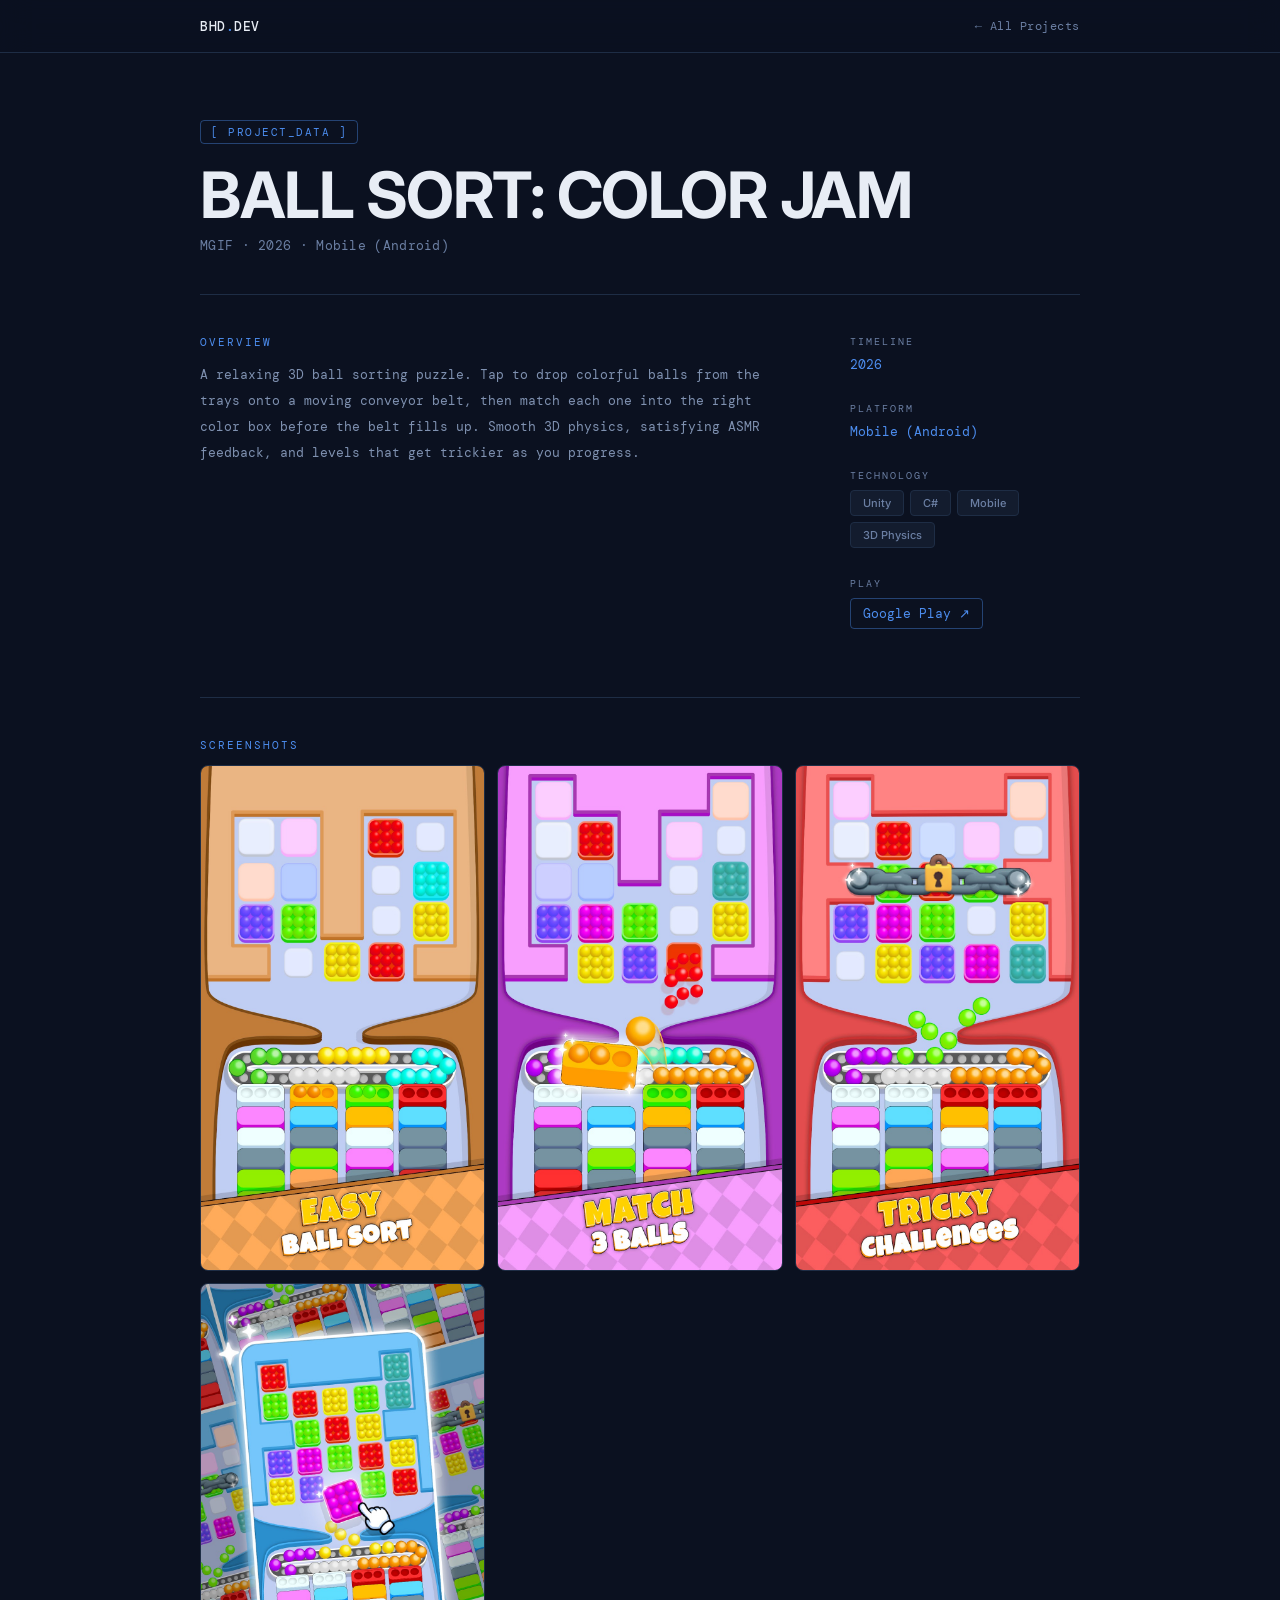
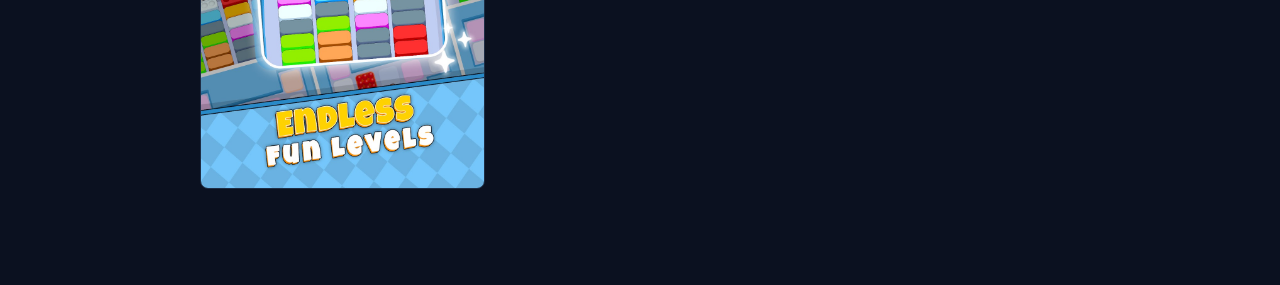
==== projects/ball-sort.html @ cb9de94d "update" ====
<!DOCTYPE html>
<html lang="vi">
<head>
  <meta charset="UTF-8" />
  <meta name="viewport" content="width=device-width, initial-scale=1.0" />
  <title>Ball Sort: Color Jam — Bui Hoang Duy</title>
  <link rel="preconnect" href="https://fonts.googleapis.com" />
  <link href="https://fonts.googleapis.com/css2?family=Inter:wght@300;400;500;600;700&family=DM+Mono:wght@400;500&display=swap" rel="stylesheet" />
  <link rel="stylesheet" href="style.css" />
</head>
<body>

  <div class="scroll-progress" id="scrollProgress"></div>

  <div class="lightbox" id="lightbox">
    <button class="lightbox-close" id="lightboxClose">✕</button>
    <button class="lightbox-btn lightbox-prev" id="lightboxPrev">←</button>
    <img class="lightbox-img" id="lightboxImg" src="" alt="" />
    <button class="lightbox-btn lightbox-next" id="lightboxNext">→</button>
    <span class="lightbox-counter" id="lightboxCounter"></span>
  </div>

  <nav>
    <div class="container">
      <a href="../index.html" class="nav-logo">BHD<span>.</span>DEV</a>
      <a href="../index.html#games" class="nav-back">← All Projects</a>
    </div>
  </nav>

  <main>
    <div class="container">

      <span class="project-badge">[ PROJECT_DATA ]</span>
      <h1 class="project-title">Ball Sort: Color Jam</h1>
      <p class="project-subtitle">MGIF · 2026 · Mobile (Android)</p>

      <hr class="project-hr" />

      <div class="project-body">
        <div>
          <p class="section-label">OVERVIEW</p>
          <p class="project-overview">A relaxing 3D ball sorting puzzle. Tap to drop colorful balls from the trays onto a moving conveyor belt, then match each one into the right color box before the belt fills up. Smooth 3D physics, satisfying ASMR feedback, and levels that get trickier as you progress.</p>
        </div>
        <div>
          <div class="sidebar-block">
            <p class="sidebar-label">TIMELINE</p>
            <p class="sidebar-value">2026</p>
          </div>
          <div class="sidebar-block">
            <p class="sidebar-label">PLATFORM</p>
            <p class="sidebar-value">Mobile (Android)</p>
          </div>
          <div class="sidebar-block">
            <p class="sidebar-label">TECHNOLOGY</p>
            <div class="tags">
              <span class="tag">Unity</span>
              <span class="tag">C#</span>
              <span class="tag">Mobile</span>
              <span class="tag">3D Physics</span>
            </div>
          </div>
          <div class="sidebar-block">
            <p class="sidebar-label">PLAY</p>
            <a class="sidebar-link" href="https://play.google.com/store/apps/details?id=com.color.ball.sort.puzzle" target="_blank" rel="noopener">Google Play ↗</a>
          </div>
        </div>
      </div>

      <hr class="project-hr" />

      <p class="section-label">SCREENSHOTS</p>
      <div class="media-grid">
        <img src="../assets/Ball Sort/Ball Sort 1.jpg" alt="Ball Sort: Color Jam" />
        <img src="../assets/Ball Sort/Ball Sort 2.jpg" alt="Ball Sort: Color Jam" />
        <img src="../assets/Ball Sort/Ball Sort 3.jpg" alt="Ball Sort: Color Jam" />
        <img src="../assets/Ball Sort/Ball Sort 4.jpg" alt="Ball Sort: Color Jam" />
      </div>

    </div>
  </main>

  <script>
    const progressBar = document.getElementById('scrollProgress');
    window.addEventListener('scroll', () => {
      const max = document.body.scrollHeight - window.innerHeight;
      progressBar.style.width = (window.scrollY / max * 100) + '%';
    }, { passive: true });

    const lbImages = [...document.querySelectorAll('.media-grid img')];
    let lbIdx = 0;
    const lb = document.getElementById('lightbox');
    const lbImg = document.getElementById('lightboxImg');
    const lbCounter = document.getElementById('lightboxCounter');

    function openLb(idx) {
      lbIdx = idx;
      lbImg.src = lbImages[lbIdx].src;
      lbCounter.textContent = `${lbIdx + 1} / ${lbImages.length}`;
      lb.classList.add('open');
    }
    function setLb(idx) {
      lbIdx = (idx + lbImages.length) % lbImages.length;
      lbImg.classList.add('switching');
      setTimeout(() => {
        lbImg.src = lbImages[lbIdx].src;
        lbCounter.textContent = `${lbIdx + 1} / ${lbImages.length}`;
        lbImg.classList.remove('switching');
      }, 120);
    }
    function closeLb() { lb.classList.remove('open'); }

    lbImages.forEach((img, i) => img.addEventListener('click', () => openLb(i)));
    document.getElementById('lightboxPrev').addEventListener('click', () => setLb(lbIdx - 1));
    document.getElementById('lightboxNext').addEventListener('click', () => setLb(lbIdx + 1));
    document.getElementById('lightboxClose').addEventListener('click', closeLb);
    lb.addEventListener('click', e => { if (e.target === lb) closeLb(); });
    document.addEventListener('keydown', e => {
      if (!lb.classList.contains('open')) return;
      if (e.key === 'ArrowLeft')  setLb(lbIdx - 1);
      if (e.key === 'ArrowRight') setLb(lbIdx + 1);
      if (e.key === 'Escape')     closeLb();
    });
  </script>
</body>
</html>
---- projects/style.css ----
*, *::before, *::after { box-sizing: border-box; margin: 0; padding: 0; }
html { overflow-y: scroll; height: 100%; scroll-behavior: smooth; }
body { overflow-x: hidden; }

:root {
  --bg:           #0b1120;
  --surface:      #131c2e;
  --border:       #1e2d45;
  --text:         #e8edf5;
  --muted:        #6b7fa3;
  --subtle:       #2e3f5c;
  --accent:       #4d8ef0;
  --accent-light: #0f2044;
  --nav-h:        56px;
}

body { font-family: 'Inter', sans-serif; background: var(--bg); color: var(--text); -webkit-font-smoothing: antialiased; }
a { color: inherit; text-decoration: none; }

.container { max-width: 960px; margin: 0 auto; padding: 0 2.5rem; }

/* scroll progress */
.scroll-progress {
  position: fixed; top: 0; left: 0;
  height: 2px; width: 0%;
  background: linear-gradient(90deg, var(--accent), #a78bfa, #60a5fa);
  z-index: 300; transition: width 0.08s linear;
}

/* nav */
nav {
  position: fixed; top: 0; left: 0; right: 0; z-index: 100;
  background: rgba(11,17,32,0.88); backdrop-filter: blur(16px);
  border-bottom: 1px solid var(--border); padding: 1.1rem 0;
}
nav .container { display: flex; align-items: center; justify-content: space-between; }

.nav-logo { font-family: 'DM Mono', monospace; font-size: 13px; font-weight: 500; color: var(--text); letter-spacing: 0.5px; }
.nav-logo span { color: var(--accent); }

.nav-back {
  display: inline-flex; align-items: center; gap: 6px;
  font-family: 'DM Mono', monospace;
  font-size: 12px; color: var(--muted); letter-spacing: 0.5px;
  transition: color 0.15s;
}
.nav-back:hover { color: var(--text); }

/* main */
main { padding-top: calc(var(--nav-h) + 4rem); padding-bottom: 6rem; }

/* project header */
.project-badge {
  display: inline-block;
  font-family: 'DM Mono', monospace;
  font-size: 11px; color: var(--accent); letter-spacing: 1.5px; text-transform: uppercase;
  border: 1px solid rgba(77,142,240,0.4);
  padding: 4px 10px; border-radius: 4px; margin-bottom: 1rem;
}

.project-title {
  font-size: clamp(36px, 5.5vw, 64px);
  font-weight: 700; color: var(--text);
  letter-spacing: -1.5px; line-height: 1.08;
  text-transform: uppercase; margin-bottom: 0.5rem;
}

.project-subtitle {
  font-family: 'DM Mono', monospace;
  font-size: 13px; color: var(--muted);
  letter-spacing: 0.3px; margin-bottom: 2.5rem;
}

.project-hr { border: none; border-top: 1px solid var(--border); margin: 2.5rem 0; }

/* two-column body */
.project-body {
  display: grid; grid-template-columns: 1fr 230px;
  gap: 5rem; align-items: start;
}
@media (max-width: 680px) { .project-body { grid-template-columns: 1fr; gap: 2rem; } }

.section-label {
  font-family: 'DM Mono', monospace;
  font-size: 11px; color: var(--accent);
  letter-spacing: 2px; text-transform: uppercase; margin-bottom: 0.8rem;
}

.project-overview {
  font-family: 'DM Mono', monospace;
  font-size: 13px; color: #7f91b0; line-height: 2;
}

.sidebar-block { margin-bottom: 1.8rem; }
.sidebar-label {
  font-family: 'DM Mono', monospace;
  font-size: 10px; color: var(--muted);
  letter-spacing: 2px; text-transform: uppercase; margin-bottom: 0.5rem;
}
.sidebar-value { font-family: 'DM Mono', monospace; font-size: 13px; color: var(--accent); }
.sidebar-link {
  display: inline-flex; align-items: center; gap: 6px;
  font-family: 'DM Mono', monospace; font-size: 13px; color: var(--accent);
  border: 1px solid rgba(77,142,240,0.4); border-radius: 4px;
  padding: 6px 12px;
  transition: background 0.15s, border-color 0.15s;
}
.sidebar-link:hover { background: var(--accent-light); border-color: var(--accent); }

/* tags */
.tags { display: flex; flex-wrap: wrap; gap: 6px; }
.tag {
  font-size: 11px; font-weight: 500;
  padding: 5px 12px; border-radius: 4px;
  background: var(--surface); border: 1px solid var(--border); color: var(--muted);
}

/* media grid */
.media-grid {
  display: grid;
  grid-template-columns: repeat(auto-fill, minmax(260px, 1fr));
  gap: 12px;
}
.media-grid img {
  width: 100%; border-radius: 8px;
  border: 1px solid var(--border); display: block;
  cursor: pointer;
  transition: transform 0.3s ease, box-shadow 0.3s ease;
}
.media-grid img:hover { transform: scale(1.02); box-shadow: 0 8px 32px rgba(0,0,0,0.5); }
.media-grid video {
  width: 100%; border-radius: 8px;
  border: 1px solid var(--border); display: block; background: #000;
}
@media (max-width: 520px) { .media-grid { grid-template-columns: 1fr; } }

/* lightbox */
.lightbox {
  position: fixed; inset: 0; background: rgba(0,0,0,0.92);
  z-index: 400; display: flex; align-items: center; justify-content: center;
  opacity: 0; pointer-events: none; transition: opacity 0.2s ease;
}
.lightbox.open { opacity: 1; pointer-events: all; }

.lightbox-img {
  max-width: 90vw; max-height: 88vh;
  object-fit: contain; border-radius: 6px; display: block;
  transition: opacity 0.15s ease;
}
.lightbox-img.switching { opacity: 0; }

.lightbox-btn {
  position: absolute; top: 50%; transform: translateY(-50%);
  background: rgba(255,255,255,0.08); border: 1px solid rgba(255,255,255,0.18);
  border-radius: 50%; width: 48px; height: 48px;
  color: #fff; font-size: 18px; cursor: pointer;
  display: flex; align-items: center; justify-content: center;
  transition: background 0.15s, transform 0.15s;
}
.lightbox-btn:hover { background: rgba(255,255,255,0.2); transform: translateY(-50%) scale(1.1); }
.lightbox-prev { left: 24px; }
.lightbox-next { right: 24px; }

.lightbox-close {
  position: absolute; top: 18px; right: 18px;
  background: rgba(255,255,255,0.08); border: 1px solid rgba(255,255,255,0.18);
  border-radius: 50%; width: 38px; height: 38px;
  color: #fff; font-size: 14px; cursor: pointer;
  display: flex; align-items: center; justify-content: center;
  transition: background 0.15s;
}
.lightbox-close:hover { background: rgba(255,255,255,0.2); }

.lightbox-counter {
  position: absolute; bottom: 20px; left: 50%; transform: translateX(-50%);
  font-family: 'DM Mono', monospace;
  font-size: 12px; color: rgba(255,255,255,0.45);
  letter-spacing: 1px; white-space: nowrap;
}
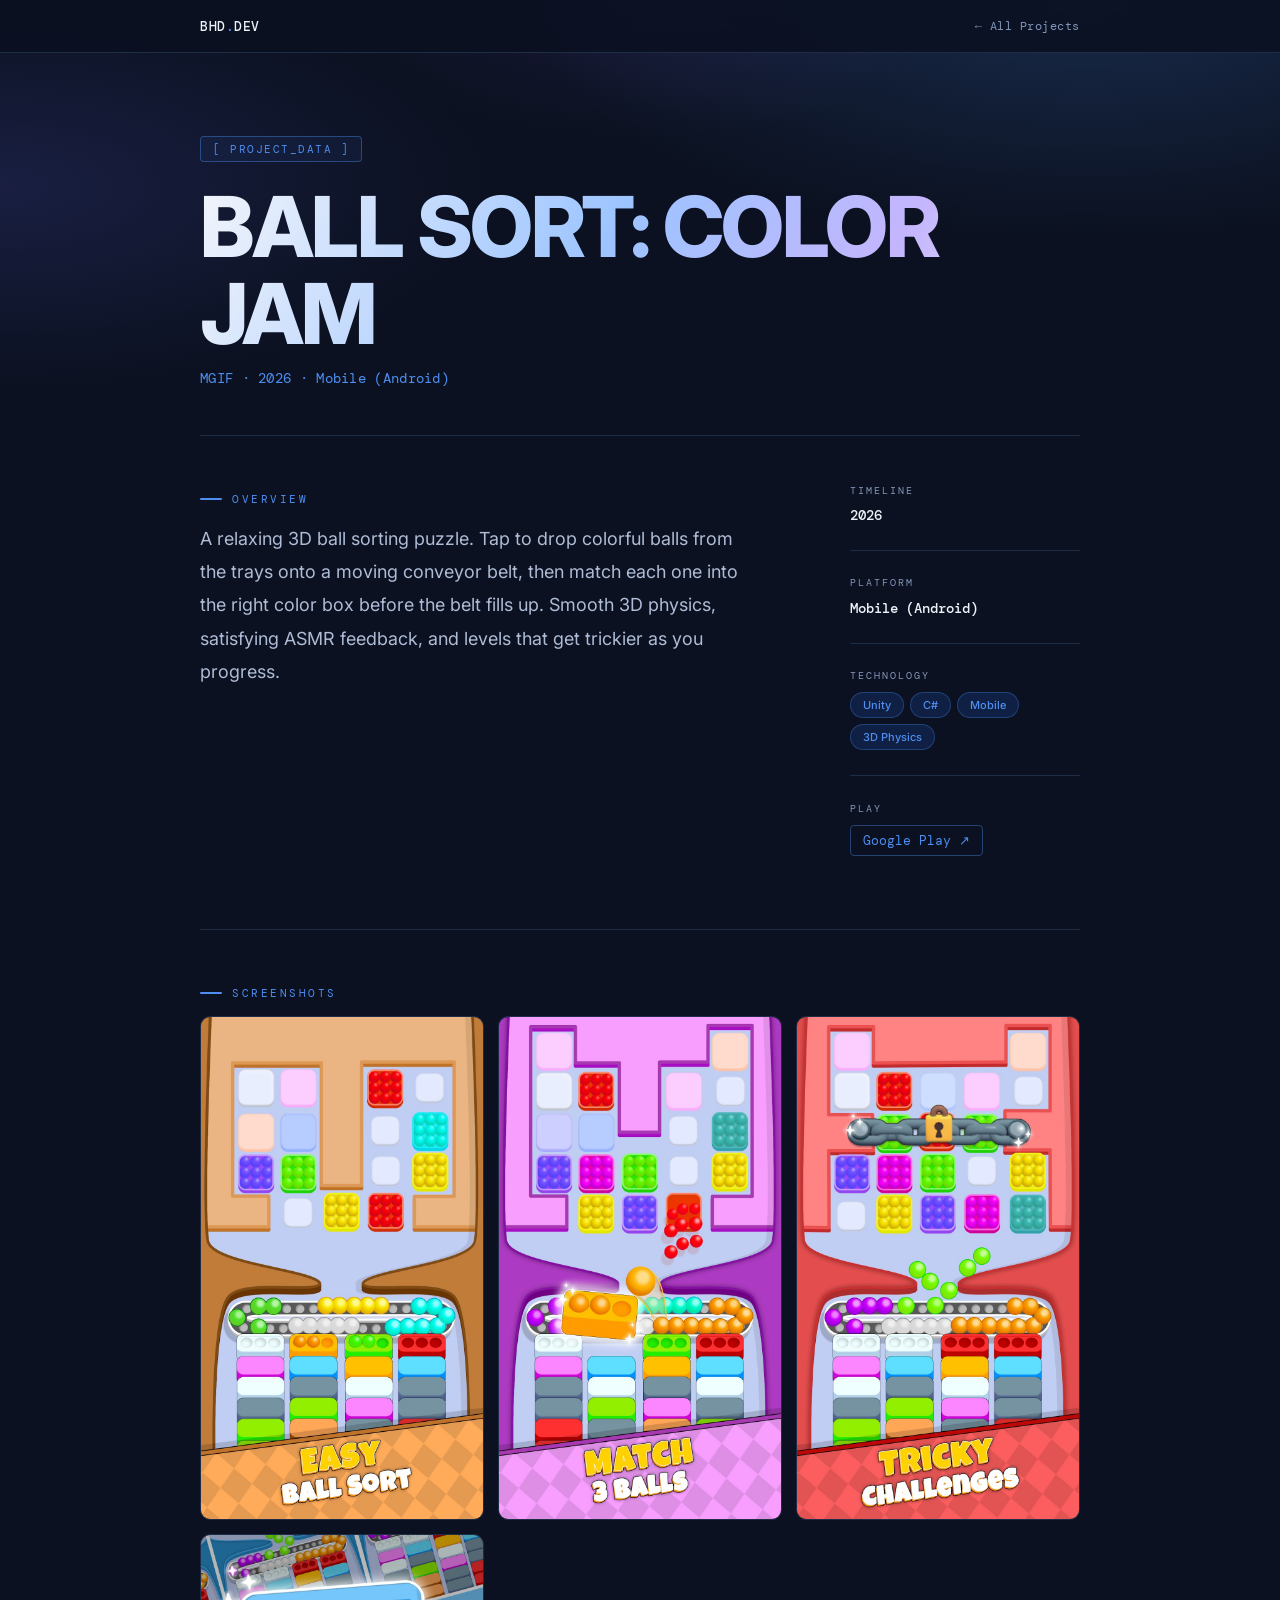
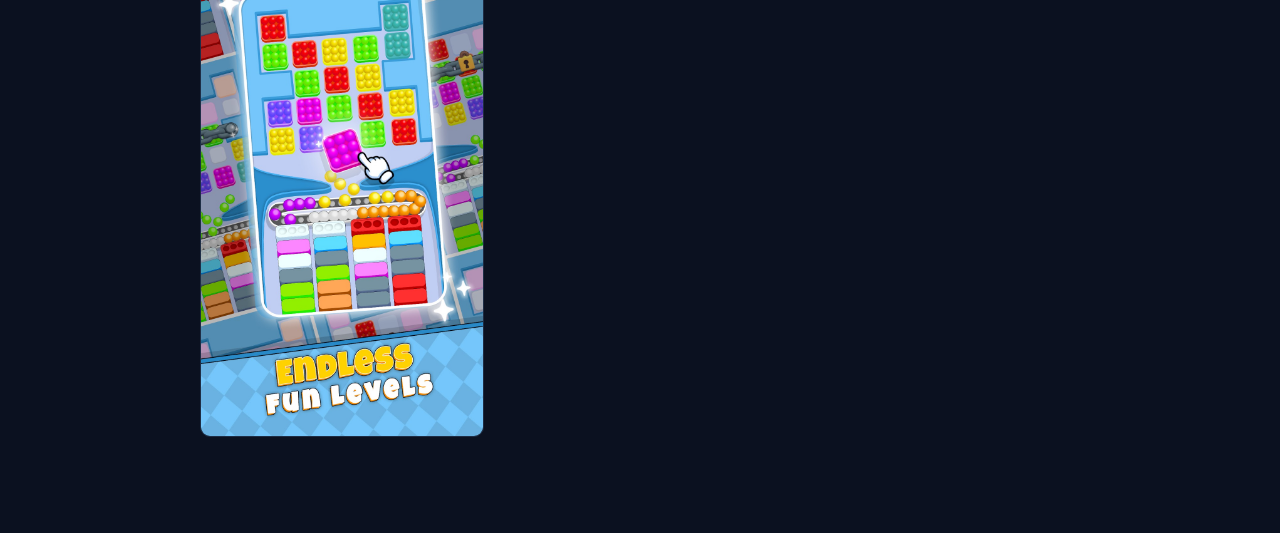
==== commit 2a719f11: "Merge responsive redesign with portfolio content updates Keep the responsive redesign from origin (m" ====
--- a/projects/ball-sort.html
+++ b/projects/ball-sort.html
@@ -5,7 +5,7 @@
   <meta name="viewport" content="width=device-width, initial-scale=1.0" />
   <title>Ball Sort: Color Jam — Bui Hoang Duy</title>
   <link rel="preconnect" href="https://fonts.googleapis.com" />
-  <link href="https://fonts.googleapis.com/css2?family=Inter:wght@300;400;500;600;700&family=DM+Mono:wght@400;500&display=swap" rel="stylesheet" />
+  <link href="https://fonts.googleapis.com/css2?family=Inter:wght@300;400;500;600;700;800&family=DM+Mono:wght@400;500&display=swap" rel="stylesheet" />
   <link rel="stylesheet" href="style.css" />
 </head>
 <body>
@@ -86,6 +86,16 @@
       progressBar.style.width = (window.scrollY / max * 100) + '%';
     }, { passive: true });
 
+    /* media scroll-reveal */
+    const mediaObserver = new IntersectionObserver((entries) => {
+      entries.forEach((entry, i) => {
+        if (!entry.isIntersecting) return;
+        setTimeout(() => entry.target.classList.add('in'), (i % 3) * 100);
+        mediaObserver.unobserve(entry.target);
+      });
+    }, { threshold: 0.12 });
+    document.querySelectorAll('.media-grid img, .media-grid video').forEach(el => mediaObserver.observe(el));
+
     const lbImages = [...document.querySelectorAll('.media-grid img')];
     let lbIdx = 0;
     const lb = document.getElementById('lightbox');
--- a/projects/style.css
+++ b/projects/style.css
@@ -6,9 +6,10 @@
   --bg:           #0b1120;
   --surface:      #131c2e;
   --border:       #1e2d45;
-  --text:         #e8edf5;
-  --muted:        #6b7fa3;
-  --subtle:       #2e3f5c;
+  --text:         #eef2f9;   /* brighter base */
+  --body:         #aebcd6;   /* paragraph text — lifted for contrast */
+  --muted:        #8496ba;   /* secondary — lifted from #6b7fa3 */
+  --subtle:       #3a4d70;
   --accent:       #4d8ef0;
   --accent-light: #0f2044;
   --nav-h:        56px;
@@ -42,12 +43,35 @@
   display: inline-flex; align-items: center; gap: 6px;
   font-family: 'DM Mono', monospace;
   font-size: 12px; color: var(--muted); letter-spacing: 0.5px;
-  transition: color 0.15s;
-}
-.nav-back:hover { color: var(--text); }
-
-/* main */
-main { padding-top: calc(var(--nav-h) + 4rem); padding-bottom: 6rem; }
+  transition: color 0.15s, gap 0.2s ease;
+}
+.nav-back:hover { color: var(--text); gap: 10px; }
+
+/* ── HERO GRADIENT BACKDROP behind the header ──
+   Gives the top of each project page atmosphere
+   instead of a flat dark slab. */
+main {
+  position: relative;
+  padding-top: calc(var(--nav-h) + 5rem);
+  padding-bottom: 6rem;
+}
+main::before {
+  content: '';
+  position: absolute; inset: 0; bottom: auto;
+  height: 620px;
+  pointer-events: none; z-index: 0;
+  background:
+    radial-gradient(ellipse 80% 70% at 85% 0%, rgba(77,142,240,0.20) 0%, transparent 55%),
+    radial-gradient(ellipse 70% 60% at 0% 30%, rgba(99,102,241,0.16) 0%, transparent 55%),
+    radial-gradient(ellipse 50% 45% at 50% 0%, rgba(139,92,246,0.10) 0%, transparent 50%);
+}
+main .container { position: relative; z-index: 1; }
+
+/* ── ENTRANCE ANIMATION for header block ── */
+@keyframes fadeUp {
+  from { opacity: 0; transform: translateY(18px); }
+  to   { opacity: 1; transform: translateY(0); }
+}
 
 /* project header */
 .project-badge {
@@ -55,49 +79,67 @@
   font-family: 'DM Mono', monospace;
   font-size: 11px; color: var(--accent); letter-spacing: 1.5px; text-transform: uppercase;
   border: 1px solid rgba(77,142,240,0.4);
-  padding: 4px 10px; border-radius: 4px; margin-bottom: 1rem;
+  background: rgba(77,142,240,0.06);
+  padding: 5px 12px; border-radius: 4px; margin-bottom: 1.3rem;
+  opacity: 0; animation: fadeUp 0.55s ease 0.05s forwards;
 }
 
 .project-title {
-  font-size: clamp(36px, 5.5vw, 64px);
-  font-weight: 700; color: var(--text);
-  letter-spacing: -1.5px; line-height: 1.08;
-  text-transform: uppercase; margin-bottom: 0.5rem;
+  font-size: clamp(44px, 7vw, 84px);
+  font-weight: 800; color: var(--text);
+  letter-spacing: -2.5px; line-height: 1.04;
+  text-transform: uppercase; margin-bottom: 0.7rem;
+  background: linear-gradient(120deg, #f2f5fb 0%, #9cc4ff 45%, #c4b5fd 75%, #f2f5fb 100%);
+  -webkit-background-clip: text; -webkit-text-fill-color: transparent; background-clip: text;
+  opacity: 0; animation: fadeUp 0.6s cubic-bezier(0.22,1,0.36,1) 0.12s forwards;
 }
 
 .project-subtitle {
   font-family: 'DM Mono', monospace;
-  font-size: 13px; color: var(--muted);
+  font-size: 14px; color: var(--accent);
   letter-spacing: 0.3px; margin-bottom: 2.5rem;
-}
-
-.project-hr { border: none; border-top: 1px solid var(--border); margin: 2.5rem 0; }
+  opacity: 0; animation: fadeUp 0.6s ease 0.2s forwards;
+}
+
+.project-hr { border: none; border-top: 1px solid var(--border); margin: 3rem 0; }
 
 /* two-column body */
 .project-body {
   display: grid; grid-template-columns: 1fr 230px;
   gap: 5rem; align-items: start;
 }
-@media (max-width: 680px) { .project-body { grid-template-columns: 1fr; gap: 2rem; } }
+@media (max-width: 680px) { .project-body { grid-template-columns: 1fr; gap: 2.5rem; } }
 
 .section-label {
   font-family: 'DM Mono', monospace;
   font-size: 11px; color: var(--accent);
-  letter-spacing: 2px; text-transform: uppercase; margin-bottom: 0.8rem;
-}
-
+  letter-spacing: 2.5px; text-transform: uppercase; margin-bottom: 1rem;
+  display: inline-flex; align-items: center; gap: 10px;
+}
+.section-label::before {
+  content: ''; width: 22px; height: 2px;
+  background: var(--accent); border-radius: 2px;
+}
+
+/* OVERVIEW now reads like a lead paragraph — bigger, brighter,
+   with the first line emphasized for a clear focal point. */
 .project-overview {
-  font-family: 'DM Mono', monospace;
-  font-size: 13px; color: #7f91b0; line-height: 2;
-}
-
-.sidebar-block { margin-bottom: 1.8rem; }
+  font-size: 18px; color: var(--body); line-height: 1.85;
+  font-weight: 400; max-width: 560px;
+}
+.project-overview strong { color: var(--text); font-weight: 600; }
+
+.sidebar-block {
+  margin-bottom: 1.6rem; padding-bottom: 1.6rem;
+  border-bottom: 1px solid var(--border);
+}
+.sidebar-block:last-child { border-bottom: none; padding-bottom: 0; }
 .sidebar-label {
   font-family: 'DM Mono', monospace;
   font-size: 10px; color: var(--muted);
-  letter-spacing: 2px; text-transform: uppercase; margin-bottom: 0.5rem;
-}
-.sidebar-value { font-family: 'DM Mono', monospace; font-size: 13px; color: var(--accent); }
+  letter-spacing: 2px; text-transform: uppercase; margin-bottom: 0.6rem;
+}
+.sidebar-value { font-family: 'DM Mono', monospace; font-size: 14px; color: var(--text); font-weight: 500; }
 .sidebar-link {
   display: inline-flex; align-items: center; gap: 6px;
   font-family: 'DM Mono', monospace; font-size: 13px; color: var(--accent);
@@ -111,28 +153,41 @@
 .tags { display: flex; flex-wrap: wrap; gap: 6px; }
 .tag {
   font-size: 11px; font-weight: 500;
-  padding: 5px 12px; border-radius: 4px;
-  background: var(--surface); border: 1px solid var(--border); color: var(--muted);
-}
+  padding: 5px 12px; border-radius: 100px;
+  background: var(--accent-light); border: 1px solid rgba(77,142,240,0.3); color: var(--accent);
+  transition: border-color 0.15s, background 0.15s;
+}
+.tag:hover { border-color: var(--accent); background: rgba(77,142,240,0.15); }
 
 /* media grid */
 .media-grid {
   display: grid;
   grid-template-columns: repeat(auto-fill, minmax(260px, 1fr));
-  gap: 12px;
-}
+  gap: 14px;
+}
+.media-grid img,
+.media-grid video {
+  width: 100%; border-radius: 10px;
+  border: 1px solid var(--border); display: block;
+  opacity: 0; transform: translateY(24px);
+  transition: opacity 0.6s ease, transform 0.6s cubic-bezier(0.22,1,0.36,1);
+}
+.media-grid img.in,
+.media-grid video.in { opacity: 1; transform: none; }
 .media-grid img {
-  width: 100%; border-radius: 8px;
-  border: 1px solid var(--border); display: block;
   cursor: pointer;
-  transition: transform 0.3s ease, box-shadow 0.3s ease;
-}
-.media-grid img:hover { transform: scale(1.02); box-shadow: 0 8px 32px rgba(0,0,0,0.5); }
-.media-grid video {
-  width: 100%; border-radius: 8px;
-  border: 1px solid var(--border); display: block; background: #000;
-}
+  transition: transform 0.3s ease, box-shadow 0.3s ease, opacity 0.6s ease, border-color 0.3s ease;
+}
+.media-grid img:hover {
+  transform: translateY(-4px) scale(1.015);
+  box-shadow: 0 16px 44px rgba(0,0,0,0.5);
+  border-color: rgba(77,142,240,0.45);
+}
+.media-grid video { background: #000; }
 @media (max-width: 520px) { .media-grid { grid-template-columns: 1fr; } }
+
+/* single-item media grids get a more cinematic frame */
+.media-grid:has(> :only-child) { grid-template-columns: 1fr; }
 
 /* lightbox */
 .lightbox {
@@ -177,3 +232,36 @@
   font-size: 12px; color: rgba(255,255,255,0.45);
   letter-spacing: 1px; white-space: nowrap;
 }
+
+/* reduced motion */
+@media (prefers-reduced-motion: reduce) {
+  .project-badge, .project-title, .project-subtitle { opacity: 1 !important; animation: none !important; }
+  .media-grid img, .media-grid video { opacity: 1 !important; transform: none !important; }
+}
+
+/* ════════════════════════════════════
+   MOBILE RESPONSIVE
+   ════════════════════════════════════ */
+@media (max-width: 640px) {
+  .container { padding: 0 1.25rem; }
+  main { padding-top: calc(var(--nav-h) + 3rem); padding-bottom: 4rem; }
+}
+
+@media (max-width: 480px) {
+  main { padding-top: calc(var(--nav-h) + 2.5rem); padding-bottom: 3rem; }
+
+  .project-title { letter-spacing: -1.5px; }
+  .project-subtitle { font-size: 13px; margin-bottom: 2rem; }
+  .project-overview { font-size: 16px; }
+
+  .project-body { gap: 2rem; }
+  .sidebar-block { margin-bottom: 1.2rem; padding-bottom: 1.2rem; }
+
+  .media-grid { gap: 10px; }
+
+  /* Lightbox nav buttons — keep them reachable on small screens */
+  .lightbox-prev { left: 10px; }
+  .lightbox-next { right: 10px; }
+  .lightbox-btn  { width: 38px; height: 38px; font-size: 15px; }
+  .lightbox-close { top: 12px; right: 12px; }
+}
